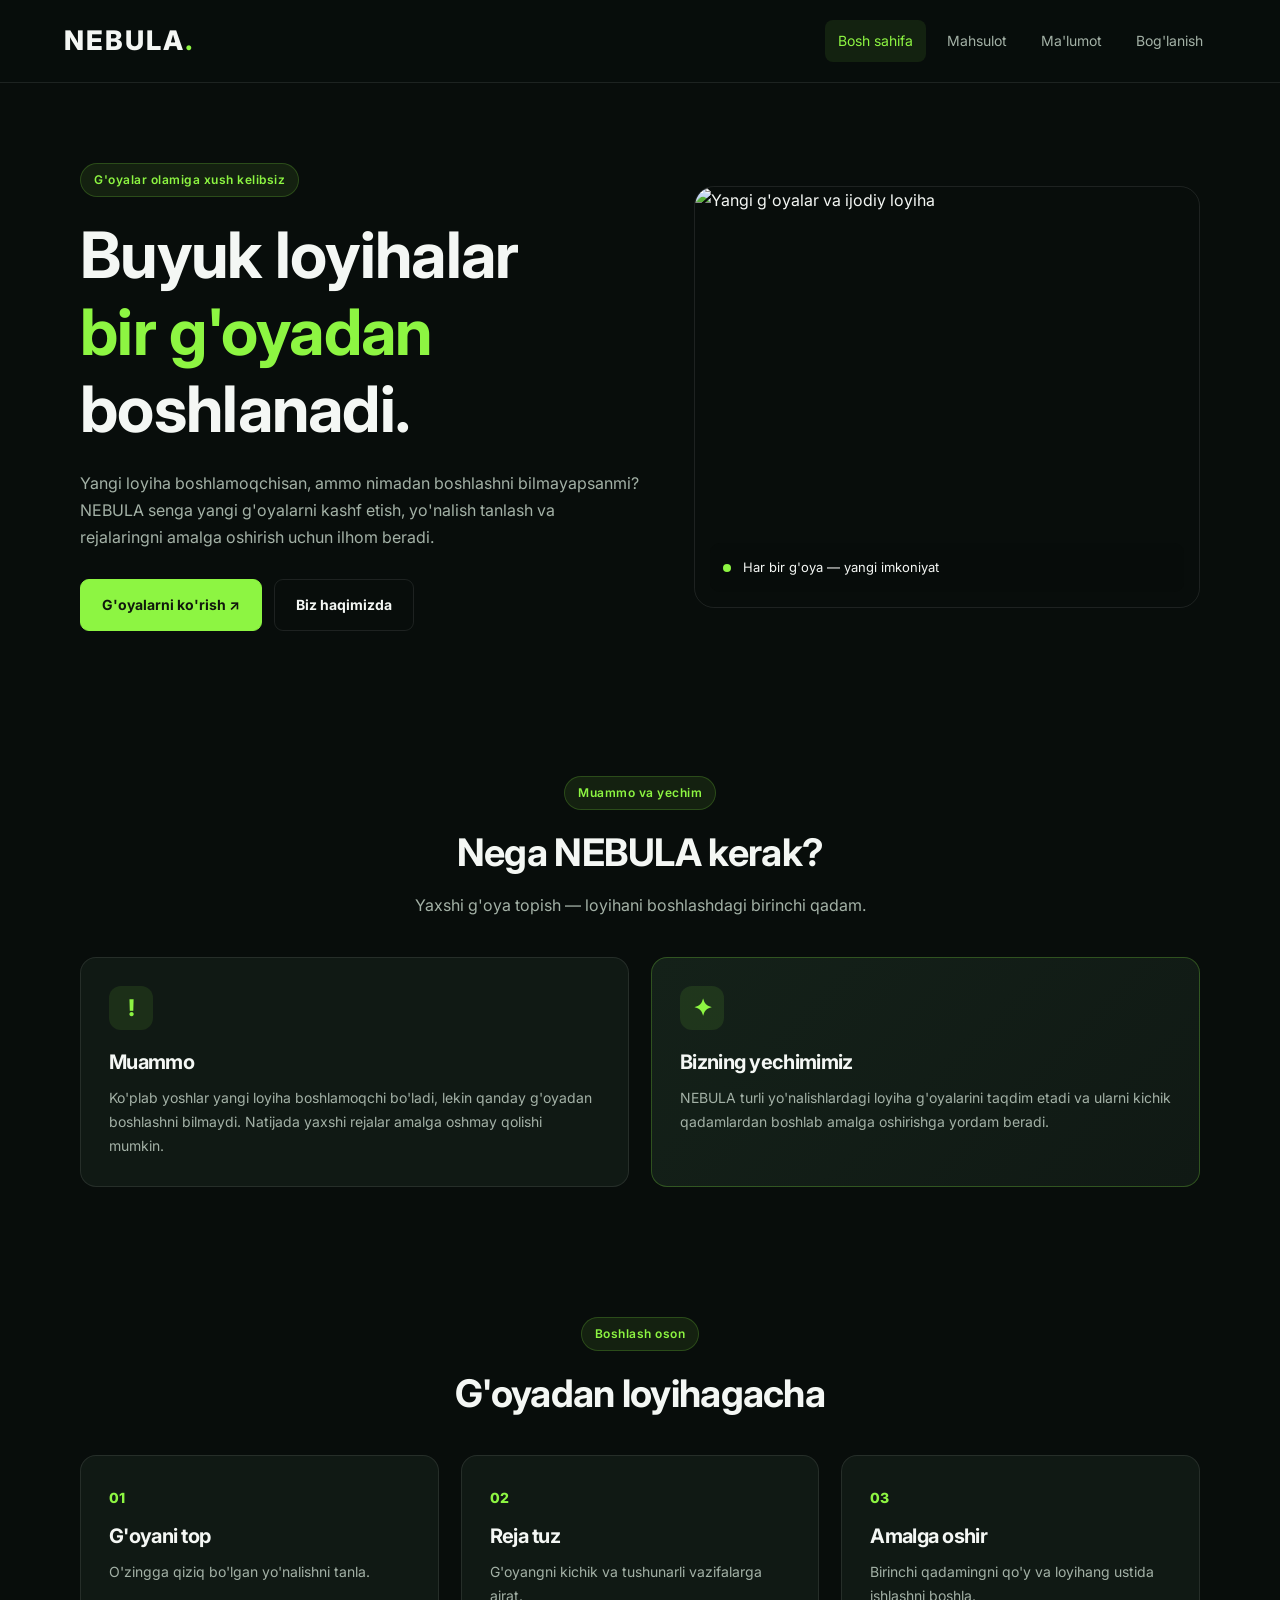
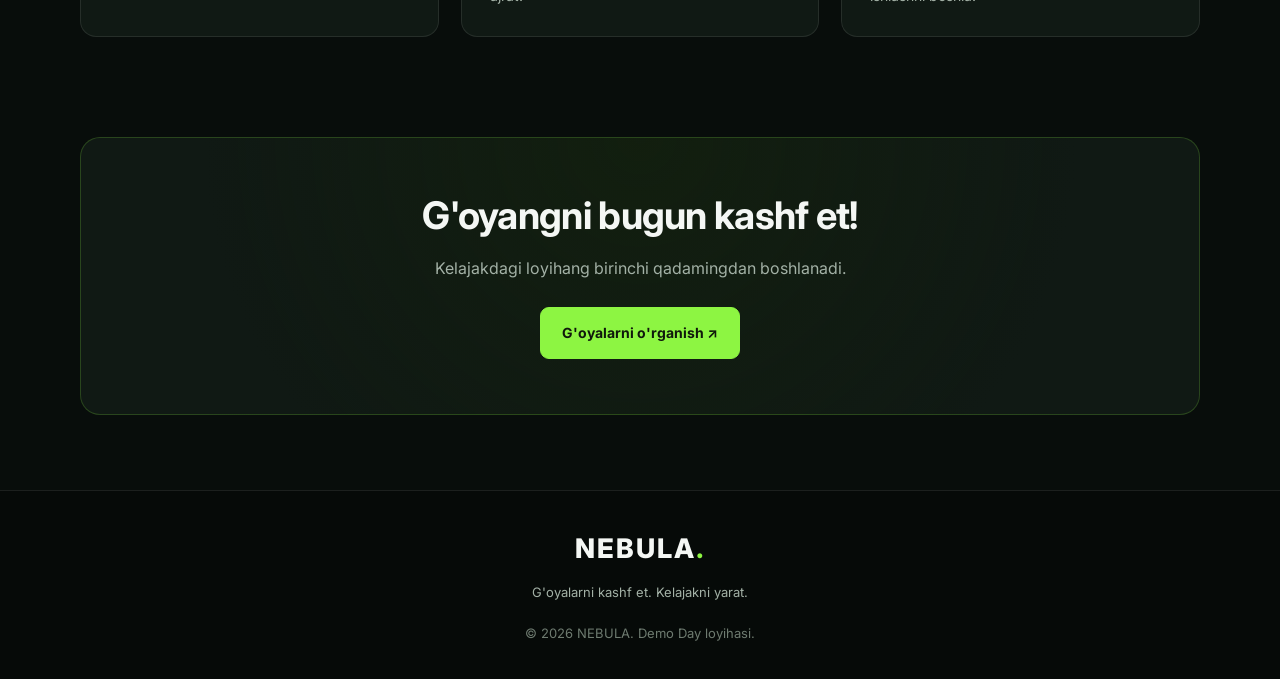
==== index.html @ d038693d "demoday" ====
<!DOCTYPE html>
<html lang="uz">
<head>
    <meta charset="UTF-8">
    <meta name="viewport" content="width=device-width, initial-scale=1.0">
    <meta name="description" content="NEBULA — yangi loyiha g'oyalarini topishga yordam beradigan platforma.">
    <title>NEBULA | Bosh sahifa</title>
    <link rel="stylesheet" href="style.css">
</head>
<body>

<header class="header">
    <a href="index.html" class="logo">NEBULA<span>.</span></a>

    <nav class="nav">
        <a class="active" href="index.html">Bosh sahifa</a>
        <a href="mahsulot.html">Mahsulot</a>
        <a href="malumot.html">Ma'lumot</a>
        <a href="boglanish.html">Bog'lanish</a>
    </nav>
</header>

<main>
    <section class="hero container">
        <div class="hero-content">
            <span class="tag">G'oyalar olamiga xush kelibsiz</span>

            <h1>Buyuk loyihalar <br>
                <span>bir g'oyadan</span> boshlanadi.
            </h1>

            <p>
                Yangi loyiha boshlamoqchisan, ammo nimadan boshlashni
                bilmayapsanmi? NEBULA senga yangi g'oyalarni kashf etish,
                yo'nalish tanlash va rejalaringni amalga oshirish uchun
                ilhom beradi.
            </p>

            <div class="hero-buttons">
                <a href="mahsulot.html" class="btn">G'oyalarni ko'rish ↗</a>
                <a href="malumot.html" class="btn btn-outline">Biz haqimizda</a>
            </div>
        </div>

        <div class="hero-image">
            <img src="https://picsum.photos/600/400?random=11"
                 alt="Yangi g'oyalar va ijodiy loyiha">
            <div class="image-label">
                <span class="status-dot"></span>
                Har bir g'oya — yangi imkoniyat
            </div>
        </div>
    </section>

    <section class="section container">
        <div class="section-heading">
            <span class="tag">Muammo va yechim</span>
            <h2>Nega NEBULA kerak?</h2>
            <p>Yaxshi g'oya topish — loyihani boshlashdagi birinchi qadam.</p>
        </div>

        <div class="grid-2">
            <article class="card">
                <div class="card-icon">!</div>
                <h3>Muammo</h3>
                <p>
                    Ko'plab yoshlar yangi loyiha boshlamoqchi bo'ladi,
                    lekin qanday g'oyadan boshlashni bilmaydi.
                    Natijada yaxshi rejalar amalga oshmay qolishi mumkin.
                </p>
            </article>

            <article class="card card-highlight">
                <div class="card-icon">✦</div>
                <h3>Bizning yechimimiz</h3>
                <p>
                    NEBULA turli yo'nalishlardagi loyiha g'oyalarini
                    taqdim etadi va ularni kichik qadamlardan boshlab
                    amalga oshirishga yordam beradi.
                </p>
            </article>
        </div>
    </section>

    <section class="section container">
        <div class="section-heading">
            <span class="tag">Boshlash oson</span>
            <h2>G'oyadan loyihagacha</h2>
        </div>

        <div class="grid-3">
            <article class="card">
                <span class="step">01</span>
                <h3>G'oyani top</h3>
                <p>O'zingga qiziq bo'lgan yo'nalishni tanla.</p>
            </article>

            <article class="card">
                <span class="step">02</span>
                <h3>Reja tuz</h3>
                <p>G'oyangni kichik va tushunarli vazifalarga ajrat.</p>
            </article>

            <article class="card">
                <span class="step">03</span>
                <h3>Amalga oshir</h3>
                <p>Birinchi qadamingni qo'y va loyihang ustida ishlashni boshla.</p>
            </article>
        </div>
    </section>

    <section class="cta container">
        <h2>G'oyangni bugun kashf et!</h2>
        <p>Kelajakdagi loyihang birinchi qadamingdan boshlanadi.</p>
        <a href="mahsulot.html" class="btn">G'oyalarni o'rganish ↗</a>
    </section>
</main>

<footer class="footer">
    <a href="index.html" class="logo">NEBULA<span>.</span></a>
    <p>G'oyalarni kashf et. Kelajakni yarat.</p>
    <p class="copyright">© 2026 NEBULA. Demo Day loyihasi.</p>
</footer>

</body>
</html>
---- style.css ----
/* =========================
   NEBULA — UMUMIY DIZAYN
========================= */

@import url('https://fonts.googleapis.com/css2?family=Inter:wght@400;500;600;700;800&display=swap');

:root {
    --bg: #080d0b;
    --surface: #101914;
    --surface-light: #16231b;
    --green: #8df542;
    --green-dark: #68c92a;
    --white: #f4f7f4;
    --muted: #a3b1a6;
    --border: rgba(255, 255, 255, 0.09);
}

* {
    margin: 0;
    padding: 0;
    box-sizing: border-box;
}

html {
    scroll-behavior: smooth;
}

body {
    font-family: 'Inter', Arial, sans-serif;
    background: var(--bg);
    color: var(--white);
    line-height: 1.7;
    overflow-x: hidden;
}

a {
    color: inherit;
    text-decoration: none;
    transition: color 0.3s ease, background 0.3s ease,
                transform 0.3s ease, border-color 0.3s ease;
}

p {
    color: var(--muted);
}

img {
    display: block;
    width: 100%;
    object-fit: cover;
}

.container {
    width: min(1120px, 90%);
    margin-inline: auto;
}

/* HEADER */

.header {
    min-height: 82px;
    padding: 18px 5%;
    display: flex;
    align-items: center;
    justify-content: space-between;
    gap: 24px;
    flex-wrap: wrap;
    border-bottom: 1px solid var(--border);
    background: rgba(8, 13, 11, 0.95);
}

.logo {
    font-size: 27px;
    font-weight: 800;
    letter-spacing: 2px;
}

.logo span {
    color: var(--green);
}

.nav {
    display: flex;
    flex-wrap: wrap;
    gap: 8px;
}

.nav a {
    color: var(--muted);
    padding: 9px 13px;
    border-radius: 8px;
    font-size: 14px;
}

.nav a:hover,
.nav a.active {
    color: var(--green);
    background: rgba(141, 245, 66, 0.09);
}

/* UMUMIY ELEMENTLAR */

.tag {
    display: inline-block;
    color: var(--green);
    background: rgba(141, 245, 66, 0.09);
    border: 1px solid rgba(141, 245, 66, 0.2);
    border-radius: 30px;
    padding: 6px 13px;
    font-size: 12px;
    font-weight: 600;
    letter-spacing: 0.5px;
    margin-bottom: 20px;
}

h1,
h2,
h3 {
    line-height: 1.2;
    letter-spacing: -0.7px;
}

h1 {
    font-size: clamp(38px, 5.5vw, 64px);
    margin-bottom: 22px;
}

h2 {
    font-size: clamp(27px, 4vw, 38px);
    margin-bottom: 16px;
}

h3 {
    font-size: 20px;
    margin-bottom: 12px;
}

h1 span,
h2 span {
    color: var(--green);
}

.btn {
    display: inline-block;
    background: var(--green);
    color: #10180c;
    padding: 13px 21px;
    border: 1px solid var(--green);
    border-radius: 9px;
    font-weight: 700;
    font-size: 14px;
    text-align: center;
}

.btn:hover {
    background: var(--green-dark);
    border-color: var(--green-dark);
    transform: translateY(-3px);
    box-shadow: 0 8px 28px rgba(141, 245, 66, 0.13);
}

.btn-outline {
    color: var(--white);
    background: transparent;
    border-color: var(--border);
}

.btn-outline:hover {
    color: var(--green);
    background: var(--surface);
    border-color: var(--green);
}

section {
    animation: fade-up 0.8s ease both;
}

/* BOSH SAHIFA */

.hero {
    min-height: 590px;
    padding-block: 80px;
    display: grid;
    grid-template-columns: 1.05fr 0.95fr;
    align-items: center;
    gap: 55px;
}

.hero-content {
    animation: fade-up 0.8s ease both;
}

.hero-content > p,
.page-hero > p {
    max-width: 600px;
    margin-bottom: 28px;
}

.hero-buttons {
    display: flex;
    flex-wrap: wrap;
    gap: 12px;
}

.hero-image {
    position: relative;
    animation: fade-in 1.2s ease both;
}

.hero-image img {
    aspect-ratio: 6 / 5;
    border-radius: 20px;
    border: 1px solid var(--border);
}

.image-label {
    position: absolute;
    bottom: 16px;
    left: 16px;
    right: 16px;
    padding: 13px;
    border-radius: 10px;
    background: rgba(8, 13, 11, 0.9);
    font-size: 13px;
}

.status-dot {
    display: inline-block;
    width: 8px;
    height: 8px;
    background: var(--green);
    border-radius: 50%;
    margin-right: 8px;
}

/* BO'LIMLAR */

.section {
    padding-block: 65px;
}

.section-heading {
    text-align: center;
    max-width: 700px;
    margin: 0 auto 38px;
}

.section-heading p {
    margin-top: 10px;
}

.grid-2,
.grid-3,
.contact-grid {
    display: grid;
    gap: 22px;
}

.grid-2 {
    grid-template-columns: repeat(2, minmax(0, 1fr));
}

.grid-3 {
    grid-template-columns: repeat(3, minmax(0, 1fr));
}

.card {
    padding: 28px;
    border-radius: 16px;
    border: 1px solid var(--border);
    background: var(--surface);
    transition: transform 0.3s ease, border-color 0.3s ease,
                background 0.3s ease;
}

.card:hover,
.idea-card:hover {
    transform: translateY(-6px);
    border-color: rgba(141, 245, 66, 0.55);
}

.card-highlight {
    background: linear-gradient(135deg, #142119, #101914);
    border-color: rgba(141, 245, 66, 0.25);
}

.card p {
    font-size: 14px;
}

.card-icon {
    width: 44px;
    height: 44px;
    display: grid;
    place-items: center;
    margin-bottom: 20px;
    border-radius: 12px;
    color: var(--green);
    background: rgba(141, 245, 66, 0.1);
    font-size: 23px;
    font-weight: 800;
}

.step {
    display: inline-block;
    color: var(--green);
    font-size: 14px;
    font-weight: 800;
    margin-bottom: 15px;
}

/* ICHKI SAHIFA */

.page-hero {
    padding-top: 80px;
    padding-bottom: 30px;
    animation: fade-up 0.8s ease both;
}

.page-hero > p {
    font-size: 16px;
}

.wide-image {
    max-height: 390px;
    aspect-ratio: 16 / 7;
    border: 1px solid var(--border);
    border-radius: 18px;
    margin-top: 25px;
}

/* G'OYA KARTALARI */

.idea-card {
    overflow: hidden;
    background: var(--surface);
    border: 1px solid var(--border);
    border-radius: 16px;
    transition: transform 0.3s ease, border-color 0.3s ease;
}

.idea-card img {
    aspect-ratio: 6 / 4;
    transition: transform 0.5s ease;
}

.idea-card:hover img {
    transform: scale(1.04);
}

.idea-content {
    padding: 22px;
}

.idea-content .tag {
    margin-bottom: 14px;
}

.idea-content h3 {
    font-size: 18px;
}

.idea-content p {
    font-size: 14px;
}

/* MA'LUMOT SAHIFASI */

.timeline {
    max-width: 760px;
    margin: auto;
}

.timeline-item {
    display: flex;
    gap: 22px;
    padding: 24px 0;
    border-bottom: 1px solid var(--border);
}

.timeline-item .step {
    min-width: 42px;
}

.timeline-item p {
    font-size: 14px;
}

/* CTA */

.cta {
    text-align: center;
    padding: 55px 25px;
    margin-top: 35px;
    margin-bottom: 75px;
    border: 1px solid rgba(141, 245, 66, 0.2);
    border-radius: 20px;
    background: radial-gradient(
        circle at top,
        rgba(141, 245, 66, 0.08),
        var(--surface) 70%
    );
}

.cta p {
    margin-bottom: 25px;
}

/* BOG'LANISH */

.contact-grid {
    grid-template-columns: repeat(3, minmax(0, 1fr));
}

.contact-card {
    overflow-wrap: anywhere;
}

.contact-value {
    display: inline-block;
    margin-top: 15px;
    color: var(--green);
    font-size: 14px;
    font-weight: 600;
}

.contact-value:hover {
    color: var(--white);
}

.contact-note {
    text-align: center;
    padding: 55px 20px;
    margin-top: 35px;
    border-top: 1px solid var(--border);
}

.contact-note p {
    margin-bottom: 25px;
}

/* FOOTER */

.footer {
    text-align: center;
    padding: 35px 5%;
    border-top: 1px solid var(--border);
    background: #060a08;
}

.footer .logo {
    display: inline-block;
    margin-bottom: 10px;
}

.footer p {
    font-size: 13px;
}

.copyright {
    margin-top: 18px;
    color: #6e7b70;
}

/* ANIMATSIYALAR */

@keyframes fade-up {
    from {
        opacity: 0;
        transform: translateY(22px);
    }

    to {
        opacity: 1;
        transform: translateY(0);
    }
}

@keyframes fade-in {
    from {
        opacity: 0;
        transform: scale(0.97);
    }

    to {
        opacity: 1;
        transform: scale(1);
    }
}

/* TELEFON VA PLANSHEТ */

@media (max-width: 900px) {
    .hero {
        grid-template-columns: 1fr;
        gap: 35px;
        padding-block: 55px;
    }

    .hero-image {
        max-width: 650px;
    }

    .grid-3,
    .contact-grid {
        grid-template-columns: repeat(2, minmax(0, 1fr));
    }

    .header {
        justify-content: center;
    }

    .nav {
        justify-content: center;
    }
}

@media (max-width: 560px) {
    .container {
        width: 91%;
    }

    .header {
        padding: 18px 4%;
        gap: 12px;
    }

    .logo {
        font-size: 24px;
    }

    .nav {
        gap: 4px;
    }

    .nav a {
        padding: 8px;
        font-size: 12px;
    }

    .hero {
        min-height: auto;
        padding-block: 45px;
    }

    h1 {
        font-size: 38px;
    }

    .hero-buttons {
        flex-direction: column;
        align-items: stretch;
    }

    .grid-2,
    .grid-3,
    .contact-grid {
        grid-template-columns: 1fr;
    }

    .section {
        padding-block: 42px;
    }

    .card {
        padding: 23px;
    }

    .page-hero {
        padding-top: 50px;
    }

    .wide-image {
        aspect-ratio: 4 / 3;
    }

    .cta {
        padding: 38px 18px;
        margin-bottom: 45px;
    }
}

/* Harakatni kamaytirishni tanlagan foydalanuvchilar uchun */

@media (prefers-reduced-motion: reduce) {
    *,
    *::before,
    *::after {
        scroll-behavior: auto !important;
        animation: none !important;
        transition: none !important;
    }
}
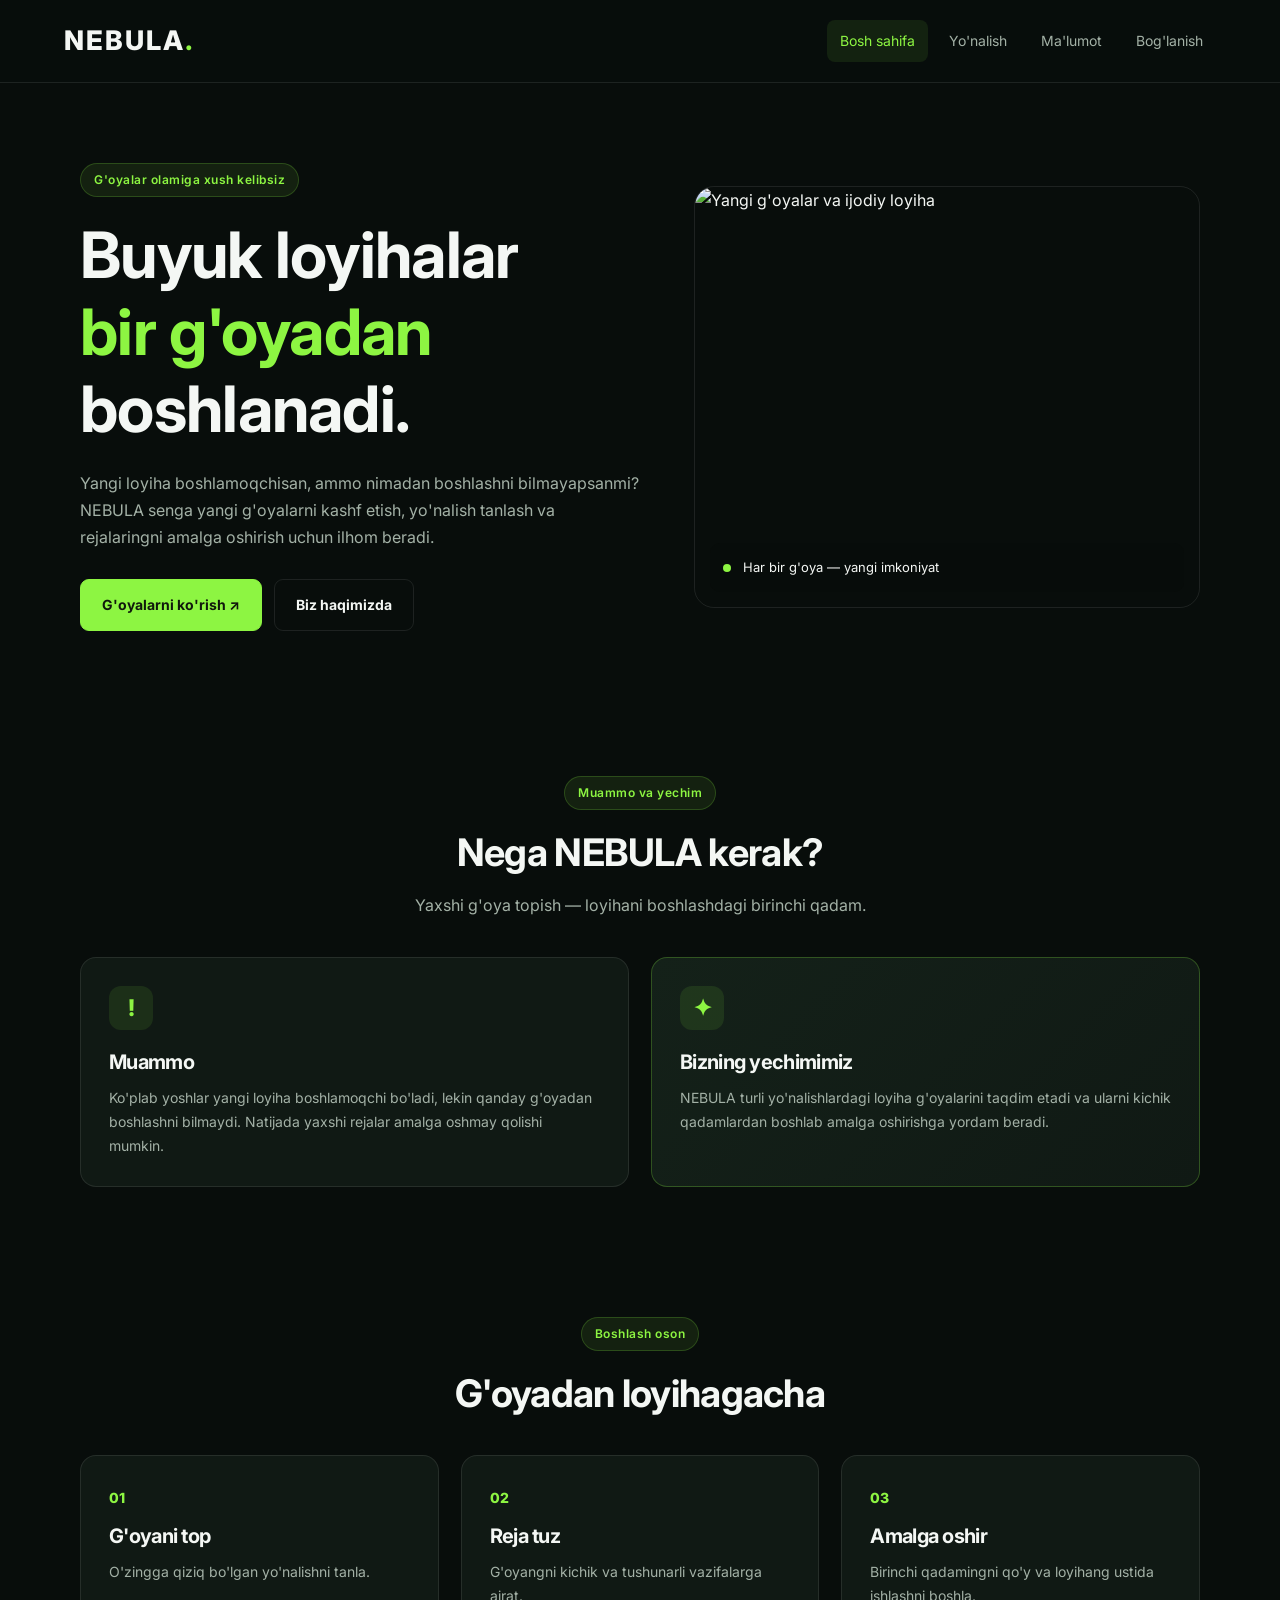
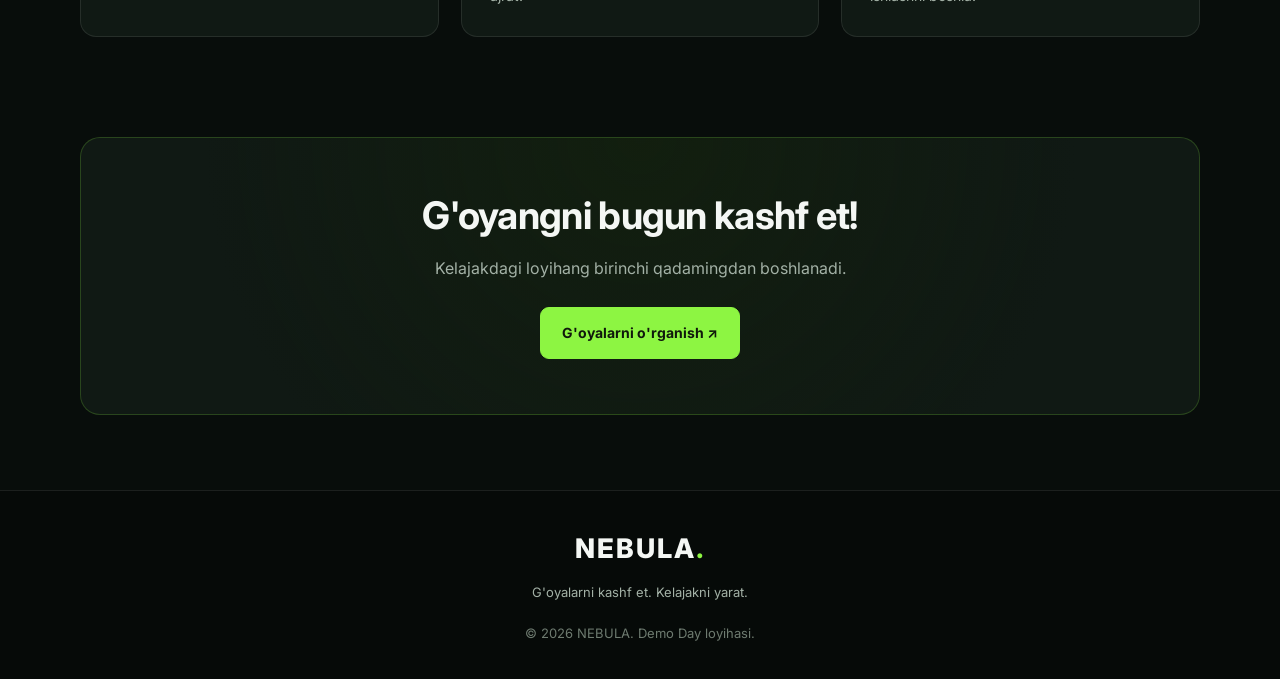
==== commit 85a046cc: "demoday" ====
--- a/index.html
+++ b/index.html
@@ -15,7 +15,7 @@
 
     <nav class="nav">
         <a class="active" href="index.html">Bosh sahifa</a>
-        <a href="mahsulot.html">Mahsulot</a>
+        <a href="mahsulot.html">Yo'nalish</a>
         <a href="malumot.html">Ma'lumot</a>
         <a href="boglanish.html">Bog'lanish</a>
     </nav>
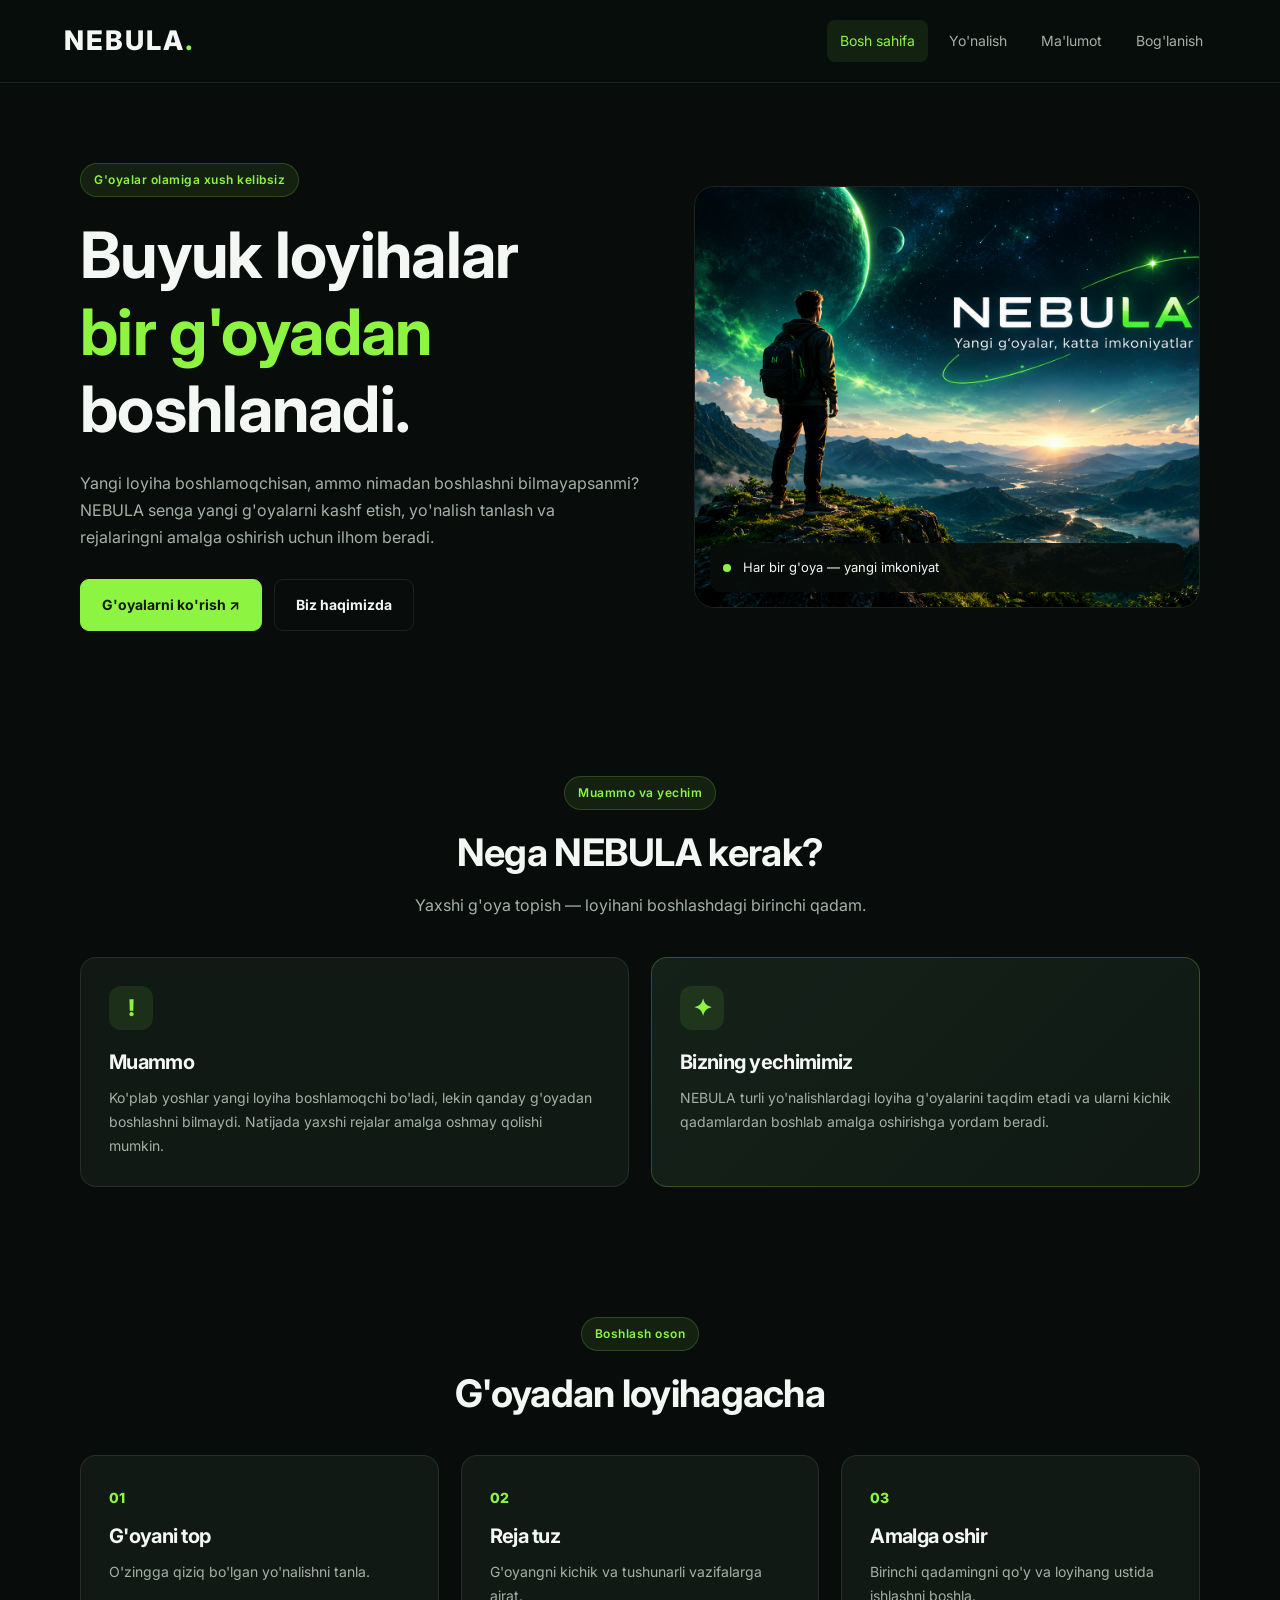
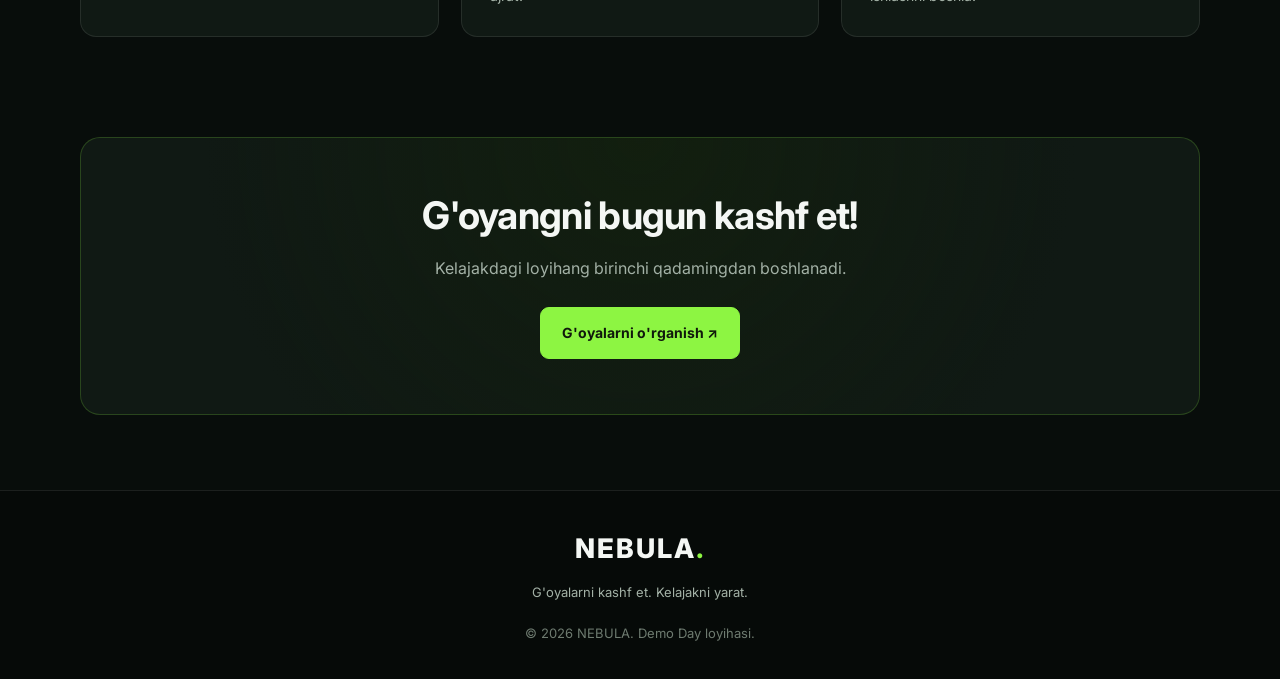
==== commit 08d935c4: "loyha" ====
--- a/index.html
+++ b/index.html
@@ -44,7 +44,7 @@
         </div>
 
         <div class="hero-image">
-            <img src="https://picsum.photos/600/400?random=11"
+            <img src="./Nebula_ Yangi G‘oyalar Ufqi-1.png"
                  alt="Yangi g'oyalar va ijodiy loyiha">
             <div class="image-label">
                 <span class="status-dot"></span>
--- a/style.css
+++ b/style.css
@@ -323,11 +323,13 @@
 }
 
 .wide-image {
-    max-height: 390px;
-    aspect-ratio: 16 / 7;
-    border: 1px solid var(--border);
-    border-radius: 18px;
-    margin-top: 25px;
+    max-width: 100%;
+    height: auto;
+    display: block;
+    margin: 0 auto;
+    border-radius: 12px;
+
+    
 }
 
 /* G'OYA KARTALARI */
